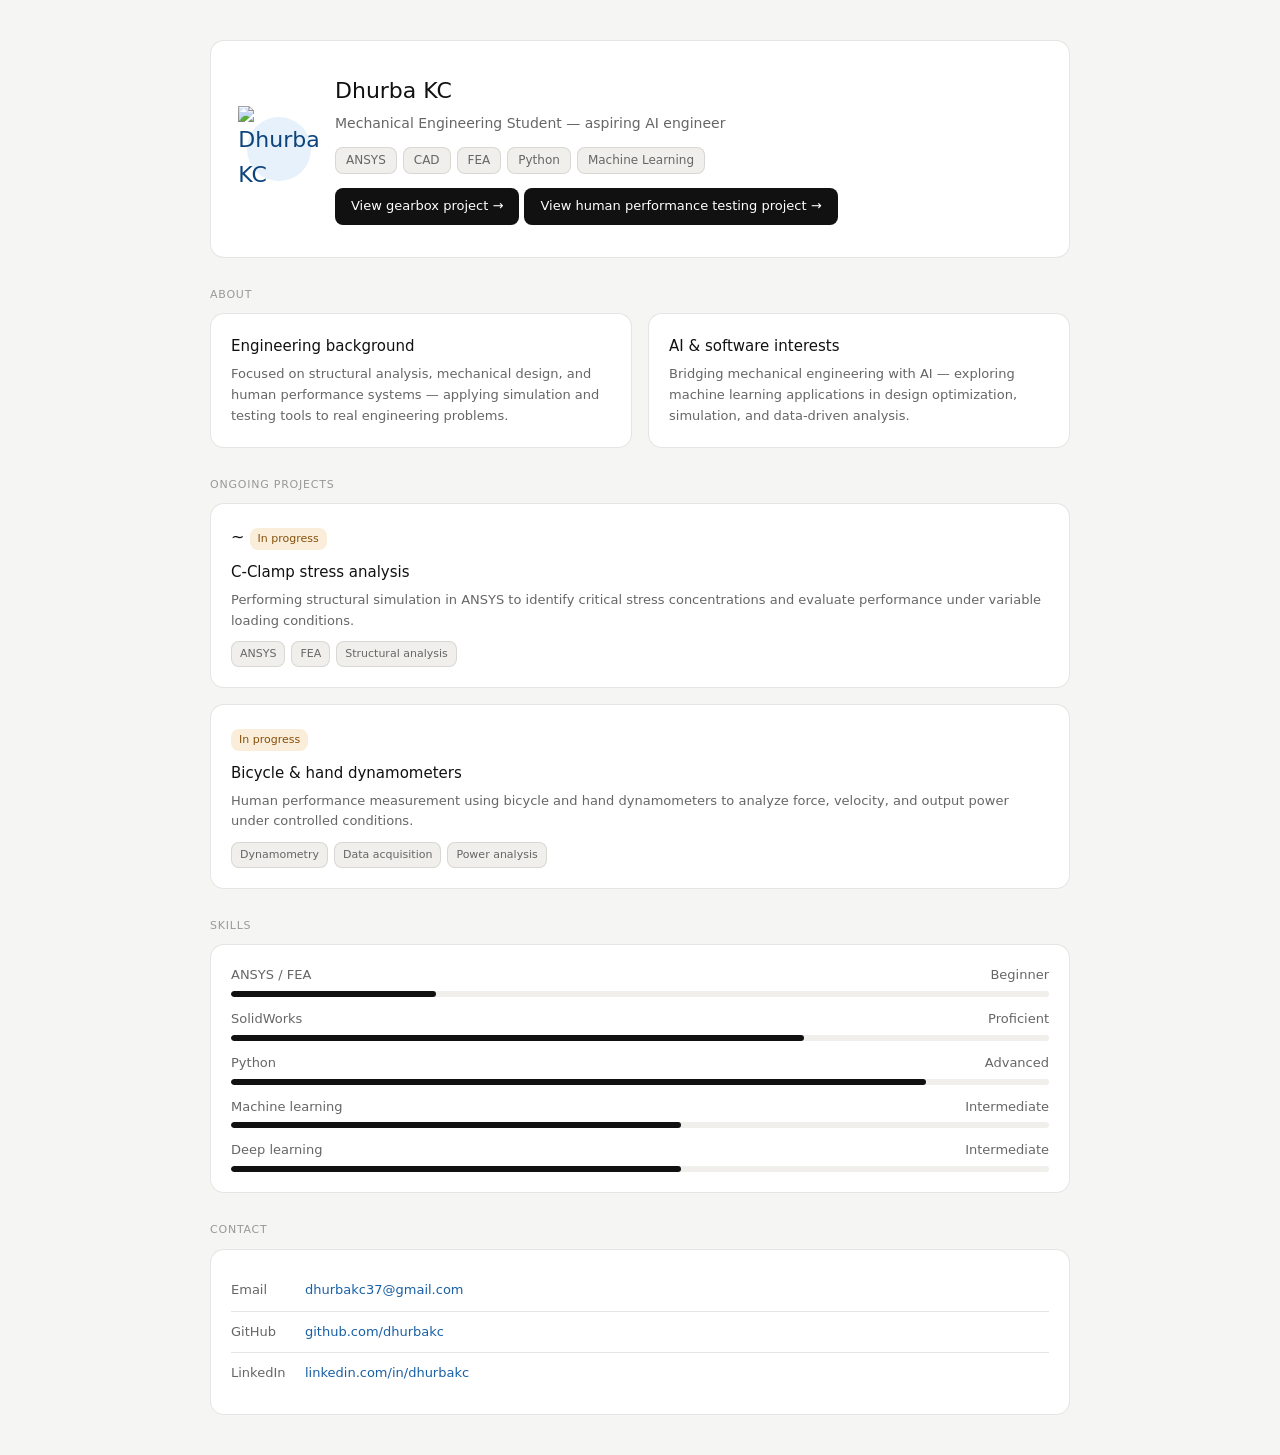
==== files/index.html @ 3fcbe913 "shifted css and html in same folder" ====
<!DOCTYPE html>
<html lang="en">
<head>
  <meta charset="UTF-8">
  <meta name="viewport" content="width=device-width, initial-scale=1.0">
  <title>Dhurba KC — Portfolio</title>
  <style>
    *, *::before, *::after { box-sizing: border-box; margin: 0; padding: 0; }

    :root {
      --bg: #f5f5f3;
      --surface: #ffffff;
      --border: rgba(0,0,0,0.1);
      --text: #111;
      --muted: #666;
      --hint: #999;
      --accent: #1a1a1a;
      --info: #185fa5;
      --info-bg: #e6f1fb;
      --info-text: #0c447c;
      --warning-bg: #faeeda;
      --warning-text: #854f0b;
      --radius-md: 8px;
      --radius-lg: 14px;
    }

    body {
      font-family: system-ui, -apple-system, Arial, sans-serif;
      background: var(--bg);
      color: var(--text);
      line-height: 1.6;
    }

    .wrap { max-width: 900px; margin: 0 auto; padding: 2.5rem 1.25rem; }

    /* Hero */
    .hero {
      background: var(--surface);
      border: 0.5px solid var(--border);
      border-radius: var(--radius-lg);
      padding: 2rem 2.25rem;
      margin-bottom: 1.75rem;
      display: flex;
      align-items: center;
      gap: 1.5rem;
    }

    .avatar {
      width: 64px; height: 64px;
      border-radius: 50%;
      background: var(--info-bg);
      display: flex; align-items: center; justify-content: center;
      font-size: 22px; font-weight: 500;
      color: var(--info-text);
      flex-shrink: 0;
    }

    .hero-text h1 { font-size: 22px; font-weight: 500; margin-bottom: 4px; }
    .hero-text .sub { font-size: 14px; color: var(--muted); }

    .tags { display: flex; gap: 6px; flex-wrap: wrap; margin-top: 12px; }
    .tag {
      font-size: 12px; padding: 3px 10px;
      border-radius: var(--radius-md);
      background: #f0efeb;
      border: 0.5px solid var(--border);
      color: var(--muted);
    }

    .btn {
      display: inline-block; margin-top: 14px;
      padding: 8px 16px;
      background: var(--text); color: #fff;
      border-radius: var(--radius-md);
      text-decoration: none; font-size: 13px; font-weight: 500;
    }
    .btn:hover { opacity: 0.85; }

    /* Section label */
    .section-label {
      font-size: 11px; font-weight: 500;
      color: var(--hint); letter-spacing: 0.07em;
      text-transform: uppercase;
      margin-bottom: 10px;
    }

    /* Cards */
    .card {
      background: var(--surface);
      border: 0.5px solid var(--border);
      border-radius: var(--radius-lg);
      padding: 1.25rem;
    }

    .card h3 { font-size: 15px; font-weight: 500; margin-bottom: 6px; }
    .card p  { font-size: 13px; color: var(--muted); }

    .grid-2 {
      display: grid;
      grid-template-columns: repeat(auto-fit, minmax(220px, 1fr));
      gap: 1rem;
      margin-bottom: 1.75rem;
    }

    /* Project cards */
    .project-card {
      background: var(--surface);
      border: 0.5px solid var(--border);
      border-radius: var(--radius-lg);
      padding: 1.25rem;
      margin-bottom: 1rem;
      transition: transform 0.15s ease, box-shadow 0.15s ease;
    }
    .project-card:hover {
      transform: translateY(-2px);
      box-shadow: 0 6px 18px rgba(0,0,0,0.07);
    }
    .badge {
      display: inline-block; font-size: 11px;
      padding: 2px 8px; border-radius: var(--radius-md);
      background: var(--warning-bg); color: var(--warning-text);
      margin-bottom: 10px;
    }
    .project-card h3 { font-size: 15px; font-weight: 500; margin-bottom: 6px; }
    .project-card p  { font-size: 13px; color: var(--muted); }

    .tool-row { display: flex; gap: 6px; flex-wrap: wrap; margin-top: 10px; }
    .tool {
      font-size: 11px; padding: 3px 8px;
      border-radius: var(--radius-md);
      background: #f0efeb; border: 0.5px solid var(--border);
      color: var(--muted);
    }

    /* Skills */
    .skill-bar-wrap { margin-bottom: 12px; }
    .skill-label {
      display: flex; justify-content: space-between;
      font-size: 13px; color: var(--muted); margin-bottom: 5px;
    }
    .skill-track {
      height: 6px; background: #f0efeb;
      border-radius: 99px; overflow: hidden;
    }
    .skill-fill {
      height: 100%; border-radius: 99px;
      background: var(--text);
    }

    /* Contact */
    .contact-row {
      display: flex; align-items: center; gap: 10px;
      padding: 10px 0;
      border-bottom: 0.5px solid var(--border);
      font-size: 13px;
    }
    .contact-row:last-child { border-bottom: none; }
    .contact-label { color: var(--muted); width: 64px; flex-shrink: 0; }
    .contact-val a { color: var(--info); text-decoration: none; }
    .contact-val a:hover { text-decoration: underline; }

    /* Spacing helpers */
    .mb { margin-bottom: 1.75rem; }

    @media (max-width: 540px) {
      .hero { flex-direction: column; align-items: flex-start; }
    }
  </style>
</head>
<body>
<div class="wrap">

  <!-- Hero -->
  <div class="hero">
    <div class="avatar">
      <img src = "images/profilepic.jpg" alt = "Dhurba KC"> 
    </div>
    <div class="hero-text">
      <h1>Dhurba KC</h1>
      <p class="sub">Mechanical Engineering Student &mdash; aspiring AI engineer</p>
      <div class="tags">
        <span class="tag">ANSYS</span>
        <span class="tag">CAD</span>
        <span class="tag">FEA</span>
        <span class="tag">Python</span>
        <span class="tag">Machine Learning</span>
      </div>
      <a class="btn" href="files/4342-001 FINAL PROJECT REPORT.pdf" target="_blank">View gearbox project &rarr;</a>
      <a class="btn" href = 'files/Human Performance Testing .pdf' target="_blank">View human performance testing project &rarr;</a>
    </div>
  </div>

  <!-- About -->
  <p class="section-label">About</p>
  <div class="grid-2">
    <div class="card">
      <h3>Engineering background</h3>
      <p>Focused on structural analysis, mechanical design, and human performance systems — applying simulation and testing tools to real engineering problems.</p>
    </div>
    <div class="card">
      <h3>AI &amp; software interests</h3>
      <p>Bridging mechanical engineering with AI — exploring machine learning applications in design optimization, simulation, and data-driven analysis.</p>
    </div>
  </div>

  <!-- Projects -->
  <p class="section-label">Ongoing Projects</p>

  <div class="project-card">~
    <span class="badge">In progress</span>
    <h3>C-Clamp stress analysis</h3>
    <p>Performing structural simulation in ANSYS to identify critical stress concentrations and evaluate performance under variable loading conditions.</p>
    <div class="tool-row">
      <span class="tool">ANSYS</span>
      <span class="tool">FEA</span>
      <span class="tool">Structural analysis</span>
    </div>
  </div>

  <div class="project-card mb">
    <span class="badge">In progress</span>
    <h3>Bicycle &amp; hand dynamometers</h3>
    <p>Human performance measurement using bicycle and hand dynamometers to analyze force, velocity, and output power under controlled conditions.</p>
    <div class="tool-row">
      <span class="tool">Dynamometry</span>
      <span class="tool">Data acquisition</span>
      <span class="tool">Power analysis</span>
    </div>
  </div>

  <!-- Skills -->
  <p class="section-label">Skills</p>
  <div class="card mb">
    <div class="skill-bar-wrap">
      <div class="skill-label"><span>ANSYS / FEA</span><span>Beginner</span></div>
      <div class="skill-track"><div class="skill-fill" style="width:25%"></div></div>
    </div>
    <div class="skill-bar-wrap">
      <div class="skill-label"><span>SolidWorks</span><span>Proficient</span></div>
      <div class="skill-track"><div class="skill-fill" style="width:70%"></div></div>
    </div>
    <div class="skill-bar-wrap">
      <div class="skill-label"><span>Python</span><span>Advanced</span></div>
      <div class="skill-track"><div class="skill-fill" style="width:85%"></div></div>
    </div>
    <div class="skill-bar-wrap">
      <div class="skill-label"><span>Machine learning</span><span>Intermediate</span></div>
      <div class="skill-track"><div class="skill-fill" style="width:55%"></div></div>
    </div>
    <div class="skill-bar-wrap" style="margin-bottom:0">
      <div class="skill-label"><span>Deep learning</span><span>Intermediate</span></div>
      <div class="skill-track"><div class="skill-fill" style="width:55%"></div></div>
    </div>
  </div>

  <!-- Contact -->
  <p class="section-label">Contact</p>
  <div class="card">
    <div class="contact-row">
      <span class="contact-label">Email</span>
      <span class="contact-val"><a href="mailto:dhurbakc37@gmail.com">dhurbakc37@gmail.com</a></span>
    </div>
    <div class="contact-row">
      <span class="contact-label">GitHub</span>
      <span class="contact-val"><a href="https://github.com/dhurbakc" target="_blank">github.com/dhurbakc</a></span>
    </div>
    <div class="contact-row">
      <span class="contact-label">LinkedIn</span>
      <span class="contact-val"><a href="https://linkedin.com/in/dhurbakc" target="_blank">linkedin.com/in/dhurbakc</a></span>
    </div>
  </div>

</div>
</body>
</html>
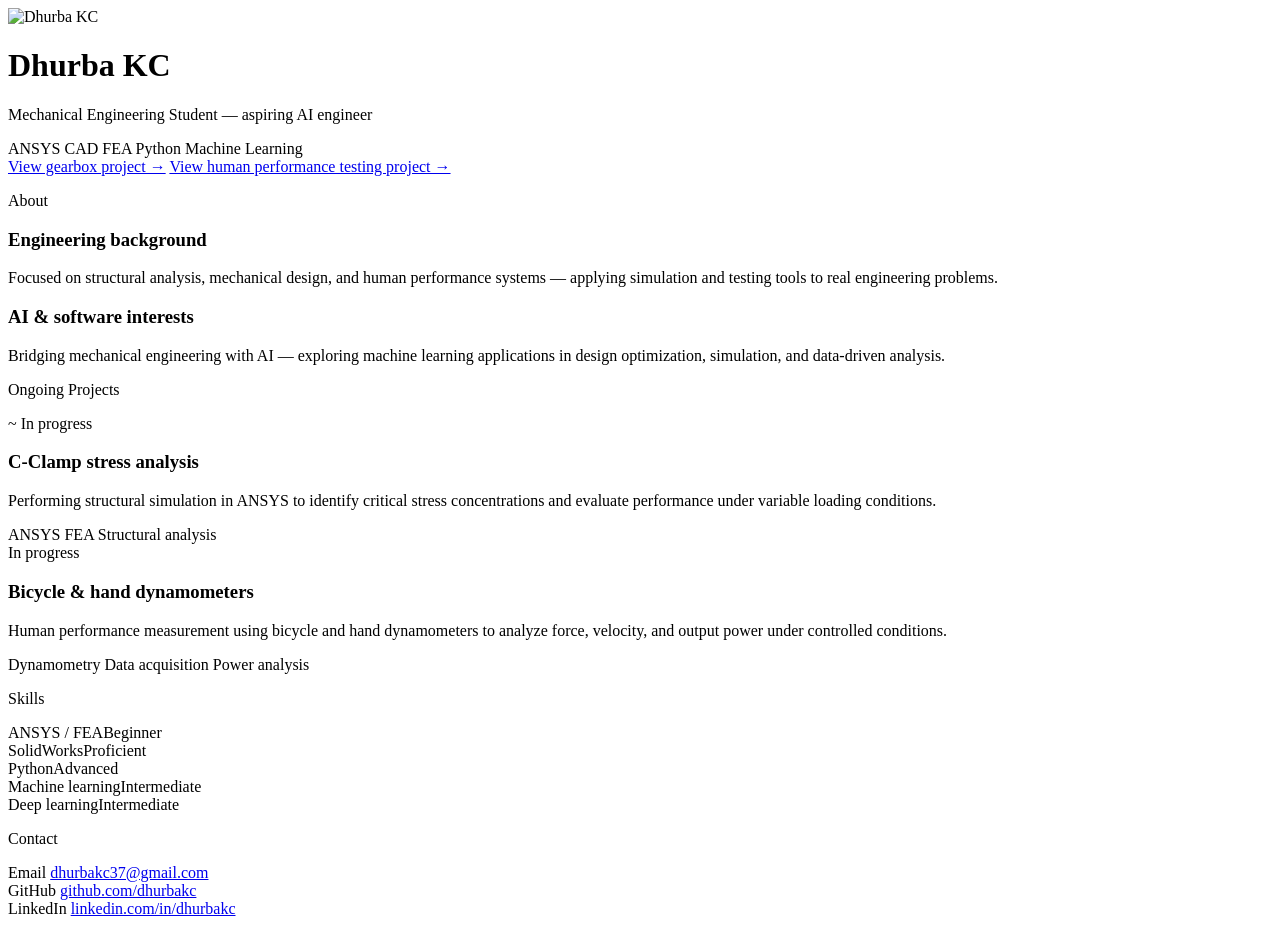
==== commit 5921f0cd: "renemed css file" ====
--- a/files/index.html
+++ b/files/index.html
@@ -4,168 +4,7 @@
   <meta charset="UTF-8">
   <meta name="viewport" content="width=device-width, initial-scale=1.0">
   <title>Dhurba KC — Portfolio</title>
-  <style>
-    *, *::before, *::after { box-sizing: border-box; margin: 0; padding: 0; }
-
-    :root {
-      --bg: #f5f5f3;
-      --surface: #ffffff;
-      --border: rgba(0,0,0,0.1);
-      --text: #111;
-      --muted: #666;
-      --hint: #999;
-      --accent: #1a1a1a;
-      --info: #185fa5;
-      --info-bg: #e6f1fb;
-      --info-text: #0c447c;
-      --warning-bg: #faeeda;
-      --warning-text: #854f0b;
-      --radius-md: 8px;
-      --radius-lg: 14px;
-    }
-
-    body {
-      font-family: system-ui, -apple-system, Arial, sans-serif;
-      background: var(--bg);
-      color: var(--text);
-      line-height: 1.6;
-    }
-
-    .wrap { max-width: 900px; margin: 0 auto; padding: 2.5rem 1.25rem; }
-
-    /* Hero */
-    .hero {
-      background: var(--surface);
-      border: 0.5px solid var(--border);
-      border-radius: var(--radius-lg);
-      padding: 2rem 2.25rem;
-      margin-bottom: 1.75rem;
-      display: flex;
-      align-items: center;
-      gap: 1.5rem;
-    }
-
-    .avatar {
-      width: 64px; height: 64px;
-      border-radius: 50%;
-      background: var(--info-bg);
-      display: flex; align-items: center; justify-content: center;
-      font-size: 22px; font-weight: 500;
-      color: var(--info-text);
-      flex-shrink: 0;
-    }
-
-    .hero-text h1 { font-size: 22px; font-weight: 500; margin-bottom: 4px; }
-    .hero-text .sub { font-size: 14px; color: var(--muted); }
-
-    .tags { display: flex; gap: 6px; flex-wrap: wrap; margin-top: 12px; }
-    .tag {
-      font-size: 12px; padding: 3px 10px;
-      border-radius: var(--radius-md);
-      background: #f0efeb;
-      border: 0.5px solid var(--border);
-      color: var(--muted);
-    }
-
-    .btn {
-      display: inline-block; margin-top: 14px;
-      padding: 8px 16px;
-      background: var(--text); color: #fff;
-      border-radius: var(--radius-md);
-      text-decoration: none; font-size: 13px; font-weight: 500;
-    }
-    .btn:hover { opacity: 0.85; }
-
-    /* Section label */
-    .section-label {
-      font-size: 11px; font-weight: 500;
-      color: var(--hint); letter-spacing: 0.07em;
-      text-transform: uppercase;
-      margin-bottom: 10px;
-    }
-
-    /* Cards */
-    .card {
-      background: var(--surface);
-      border: 0.5px solid var(--border);
-      border-radius: var(--radius-lg);
-      padding: 1.25rem;
-    }
-
-    .card h3 { font-size: 15px; font-weight: 500; margin-bottom: 6px; }
-    .card p  { font-size: 13px; color: var(--muted); }
-
-    .grid-2 {
-      display: grid;
-      grid-template-columns: repeat(auto-fit, minmax(220px, 1fr));
-      gap: 1rem;
-      margin-bottom: 1.75rem;
-    }
-
-    /* Project cards */
-    .project-card {
-      background: var(--surface);
-      border: 0.5px solid var(--border);
-      border-radius: var(--radius-lg);
-      padding: 1.25rem;
-      margin-bottom: 1rem;
-      transition: transform 0.15s ease, box-shadow 0.15s ease;
-    }
-    .project-card:hover {
-      transform: translateY(-2px);
-      box-shadow: 0 6px 18px rgba(0,0,0,0.07);
-    }
-    .badge {
-      display: inline-block; font-size: 11px;
-      padding: 2px 8px; border-radius: var(--radius-md);
-      background: var(--warning-bg); color: var(--warning-text);
-      margin-bottom: 10px;
-    }
-    .project-card h3 { font-size: 15px; font-weight: 500; margin-bottom: 6px; }
-    .project-card p  { font-size: 13px; color: var(--muted); }
-
-    .tool-row { display: flex; gap: 6px; flex-wrap: wrap; margin-top: 10px; }
-    .tool {
-      font-size: 11px; padding: 3px 8px;
-      border-radius: var(--radius-md);
-      background: #f0efeb; border: 0.5px solid var(--border);
-      color: var(--muted);
-    }
-
-    /* Skills */
-    .skill-bar-wrap { margin-bottom: 12px; }
-    .skill-label {
-      display: flex; justify-content: space-between;
-      font-size: 13px; color: var(--muted); margin-bottom: 5px;
-    }
-    .skill-track {
-      height: 6px; background: #f0efeb;
-      border-radius: 99px; overflow: hidden;
-    }
-    .skill-fill {
-      height: 100%; border-radius: 99px;
-      background: var(--text);
-    }
-
-    /* Contact */
-    .contact-row {
-      display: flex; align-items: center; gap: 10px;
-      padding: 10px 0;
-      border-bottom: 0.5px solid var(--border);
-      font-size: 13px;
-    }
-    .contact-row:last-child { border-bottom: none; }
-    .contact-label { color: var(--muted); width: 64px; flex-shrink: 0; }
-    .contact-val a { color: var(--info); text-decoration: none; }
-    .contact-val a:hover { text-decoration: underline; }
-
-    /* Spacing helpers */
-    .mb { margin-bottom: 1.75rem; }
-
-    @media (max-width: 540px) {
-      .hero { flex-direction: column; align-items: flex-start; }
-    }
-  </style>
+  <link rel="stylesheet" href="style.css">
 </head>
 <body>
 <div class="wrap">
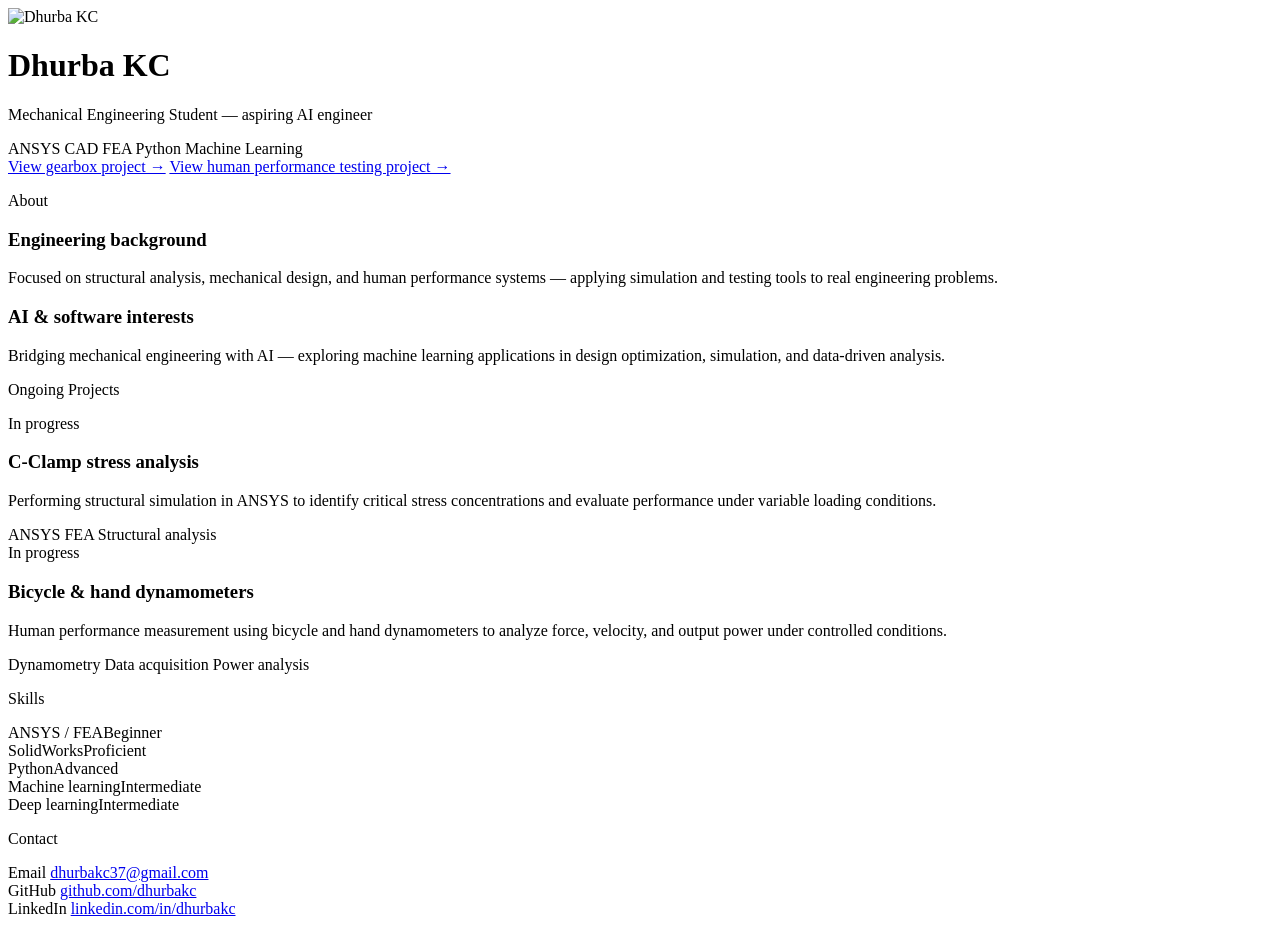
==== commit e05d70d5: "typo correction for ~" ====
--- a/files/index.html
+++ b/files/index.html
@@ -25,7 +25,7 @@
         <span class="tag">Machine Learning</span>
       </div>
       <a class="btn" href="files/4342-001 FINAL PROJECT REPORT.pdf" target="_blank">View gearbox project &rarr;</a>
-      <a class="btn" href = 'files/Human Performance Testing .pdf' target="_blank">View human performance testing project &rarr;</a>
+      <a class="btn" href = 'files/Human Performance Testing.pdf' target="_blank">View human performance testing project &rarr;</a>
     </div>
   </div>
 
@@ -45,7 +45,7 @@
   <!-- Projects -->
   <p class="section-label">Ongoing Projects</p>
 
-  <div class="project-card">~
+  <div class="project-card">
     <span class="badge">In progress</span>
     <h3>C-Clamp stress analysis</h3>
     <p>Performing structural simulation in ANSYS to identify critical stress concentrations and evaluate performance under variable loading conditions.</p>
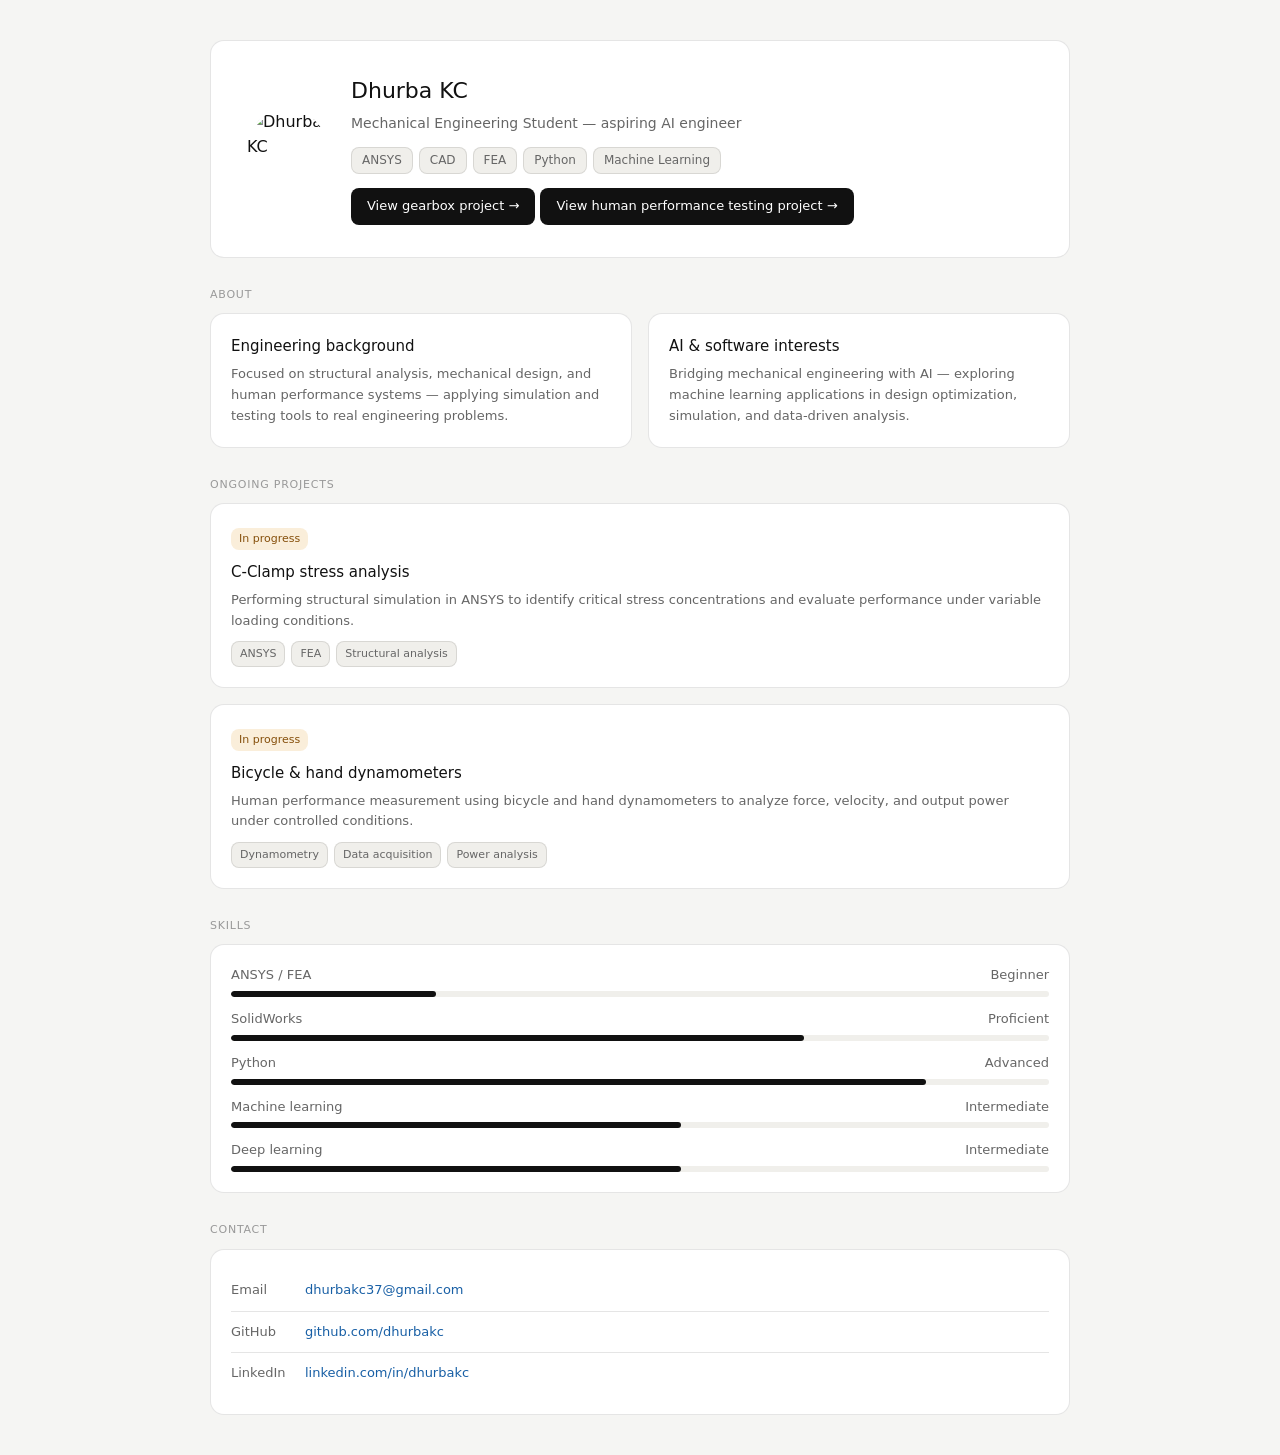
==== commit 48cf7b8f: "removed spaces form the file name" ====
--- a/files/index.html
+++ b/files/index.html
@@ -24,8 +24,8 @@
         <span class="tag">Python</span>
         <span class="tag">Machine Learning</span>
       </div>
-      <a class="btn" href="files/4342-001 FINAL PROJECT REPORT.pdf" target="_blank">View gearbox project &rarr;</a>
-      <a class="btn" href = 'files/Human Performance Testing.pdf' target="_blank">View human performance testing project &rarr;</a>
+      <a class="btn" href="files/GearBoxDesignProject.pdf" target="_blank">View gearbox project &rarr;</a>
+      <a class="btn" href = 'files/HumanPerformanceTesting.pdf' target="_blank">View human performance testing project &rarr;</a>
     </div>
   </div>
 
--- a/files/style.css
+++ b/files/style.css
@@ -0,0 +1,164 @@
+*, *::before, *::after { box-sizing: border-box; margin: 0; padding: 0; }
+
+    :root {
+      --bg: #f5f5f3;
+      --surface: #ffffff;
+      --border: rgba(0,0,0,0.1);
+      --text: #111;
+      --muted: #666;
+      --hint: #999;
+      --accent: #1a1a1a;
+      --info: #185fa5;
+      --info-bg: #e6f1fb;
+      --info-text: #0c447c;
+      --warning-bg: #faeeda;
+      --warning-text: #854f0b;
+      --radius-md: 8px;
+      --radius-lg: 14px;
+    }
+
+    body {
+      font-family: system-ui, -apple-system, Arial, sans-serif;
+      background: var(--bg);
+      color: var(--text);
+      line-height: 1.6;
+    }
+
+    .wrap { max-width: 900px; margin: 0 auto; padding: 2.5rem 1.25rem; }
+
+    /* Hero */
+    .hero {
+      background: var(--surface);
+      border: 0.5px solid var(--border);
+      border-radius: var(--radius-lg);
+      padding: 2rem 2.25rem;
+      margin-bottom: 1.75rem;
+      display: flex;
+      align-items: center;
+      gap: 1.5rem;
+    }
+
+    .avatar {
+  width: 80px;
+  height: 80px;
+  border-radius: 50%;
+  overflow: hidden;
+  flex-shrink: 0;
+}
+
+.avatar img {
+  width: 100%;
+  height: 100%;
+  object-fit: cover;
+}
+
+    .hero-text h1 { font-size: 22px; font-weight: 500; margin-bottom: 4px; }
+    .hero-text .sub { font-size: 14px; color: var(--muted); }
+
+    .tags { display: flex; gap: 6px; flex-wrap: wrap; margin-top: 12px; }
+    .tag {
+      font-size: 12px; padding: 3px 10px;
+      border-radius: var(--radius-md);
+      background: #f0efeb;
+      border: 0.5px solid var(--border);
+      color: var(--muted);
+    }
+
+    .btn {
+      display: inline-block; margin-top: 14px;
+      padding: 8px 16px;
+      background: var(--text); color: #fff;
+      border-radius: var(--radius-md);
+      text-decoration: none; font-size: 13px; font-weight: 500;
+    }
+    .btn:hover { opacity: 0.85; }
+
+    /* Section label */
+    .section-label {
+      font-size: 11px; font-weight: 500;
+      color: var(--hint); letter-spacing: 0.07em;
+      text-transform: uppercase;
+      margin-bottom: 10px;
+    }
+
+    /* Cards */
+    .card {
+      background: var(--surface);
+      border: 0.5px solid var(--border);
+      border-radius: var(--radius-lg);
+      padding: 1.25rem;
+    }
+
+    .card h3 { font-size: 15px; font-weight: 500; margin-bottom: 6px; }
+    .card p  { font-size: 13px; color: var(--muted); }
+
+    .grid-2 {
+      display: grid;
+      grid-template-columns: repeat(auto-fit, minmax(220px, 1fr));
+      gap: 1rem;
+      margin-bottom: 1.75rem;
+    }
+
+    /* Project cards */
+    .project-card {
+      background: var(--surface);
+      border: 0.5px solid var(--border);
+      border-radius: var(--radius-lg);
+      padding: 1.25rem;
+      margin-bottom: 1rem;
+      transition: transform 0.15s ease, box-shadow 0.15s ease;
+    }
+    .project-card:hover {
+      transform: translateY(-2px);
+      box-shadow: 0 6px 18px rgba(0,0,0,0.07);
+    }
+    .badge {
+      display: inline-block; font-size: 11px;
+      padding: 2px 8px; border-radius: var(--radius-md);
+      background: var(--warning-bg); color: var(--warning-text);
+      margin-bottom: 10px;
+    }
+    .project-card h3 { font-size: 15px; font-weight: 500; margin-bottom: 6px; }
+    .project-card p  { font-size: 13px; color: var(--muted); }
+
+    .tool-row { display: flex; gap: 6px; flex-wrap: wrap; margin-top: 10px; }
+    .tool {
+      font-size: 11px; padding: 3px 8px;
+      border-radius: var(--radius-md);
+      background: #f0efeb; border: 0.5px solid var(--border);
+      color: var(--muted);
+    }
+
+    /* Skills */
+    .skill-bar-wrap { margin-bottom: 12px; }
+    .skill-label {
+      display: flex; justify-content: space-between;
+      font-size: 13px; color: var(--muted); margin-bottom: 5px;
+    }
+    .skill-track {
+      height: 6px; background: #f0efeb;
+      border-radius: 99px; overflow: hidden;
+    }
+    .skill-fill {
+      height: 100%; border-radius: 99px;
+      background: var(--text);
+    }
+
+    /* Contact */
+    .contact-row {
+      display: flex; align-items: center; gap: 10px;
+      padding: 10px 0;
+      border-bottom: 0.5px solid var(--border);
+      font-size: 13px;
+    }
+    .contact-row:last-child { border-bottom: none; }
+    .contact-label { color: var(--muted); width: 64px; flex-shrink: 0; }
+    .contact-val a { color: var(--info); text-decoration: none; }
+    .contact-val a:hover { text-decoration: underline; }
+
+    /* Spacing helpers */
+    .mb { margin-bottom: 1.75rem; }
+
+    @media (max-width: 540px) {
+      .hero { flex-direction: column; align-items: flex-start; }
+    }
